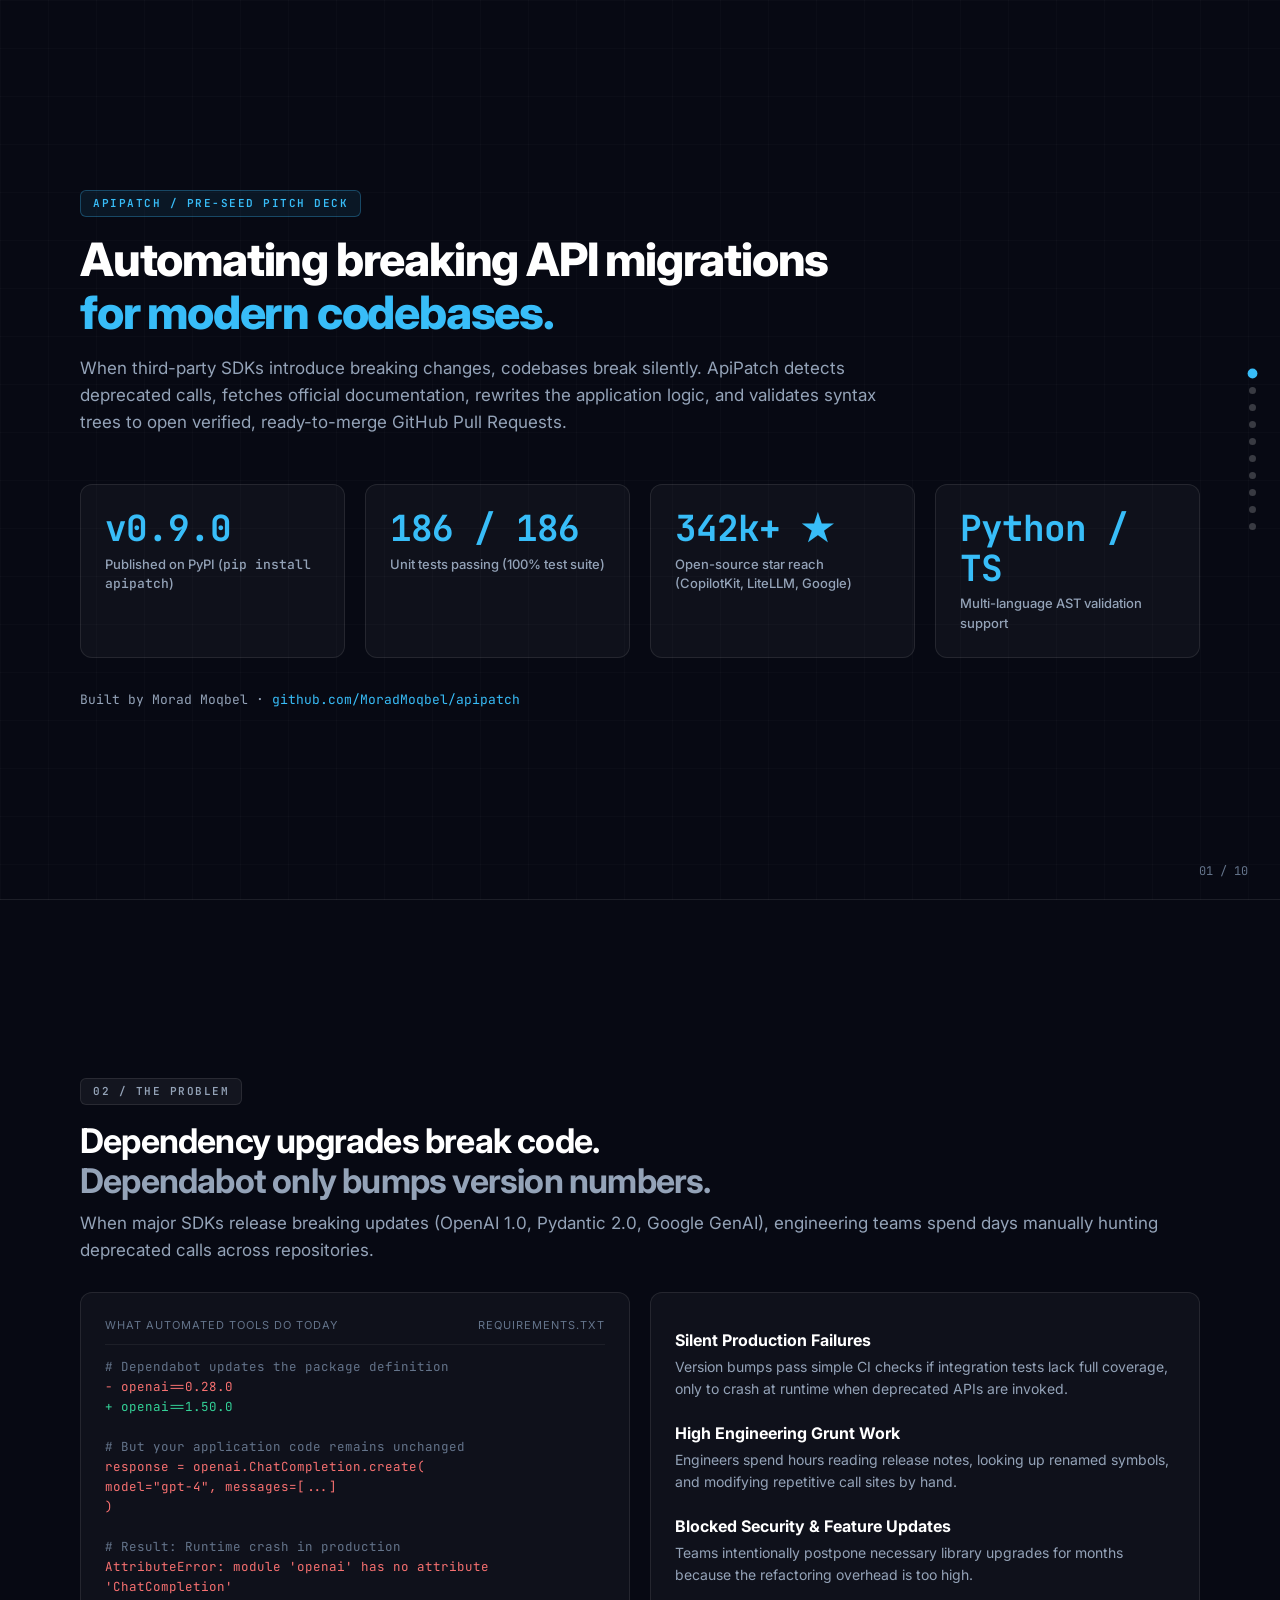
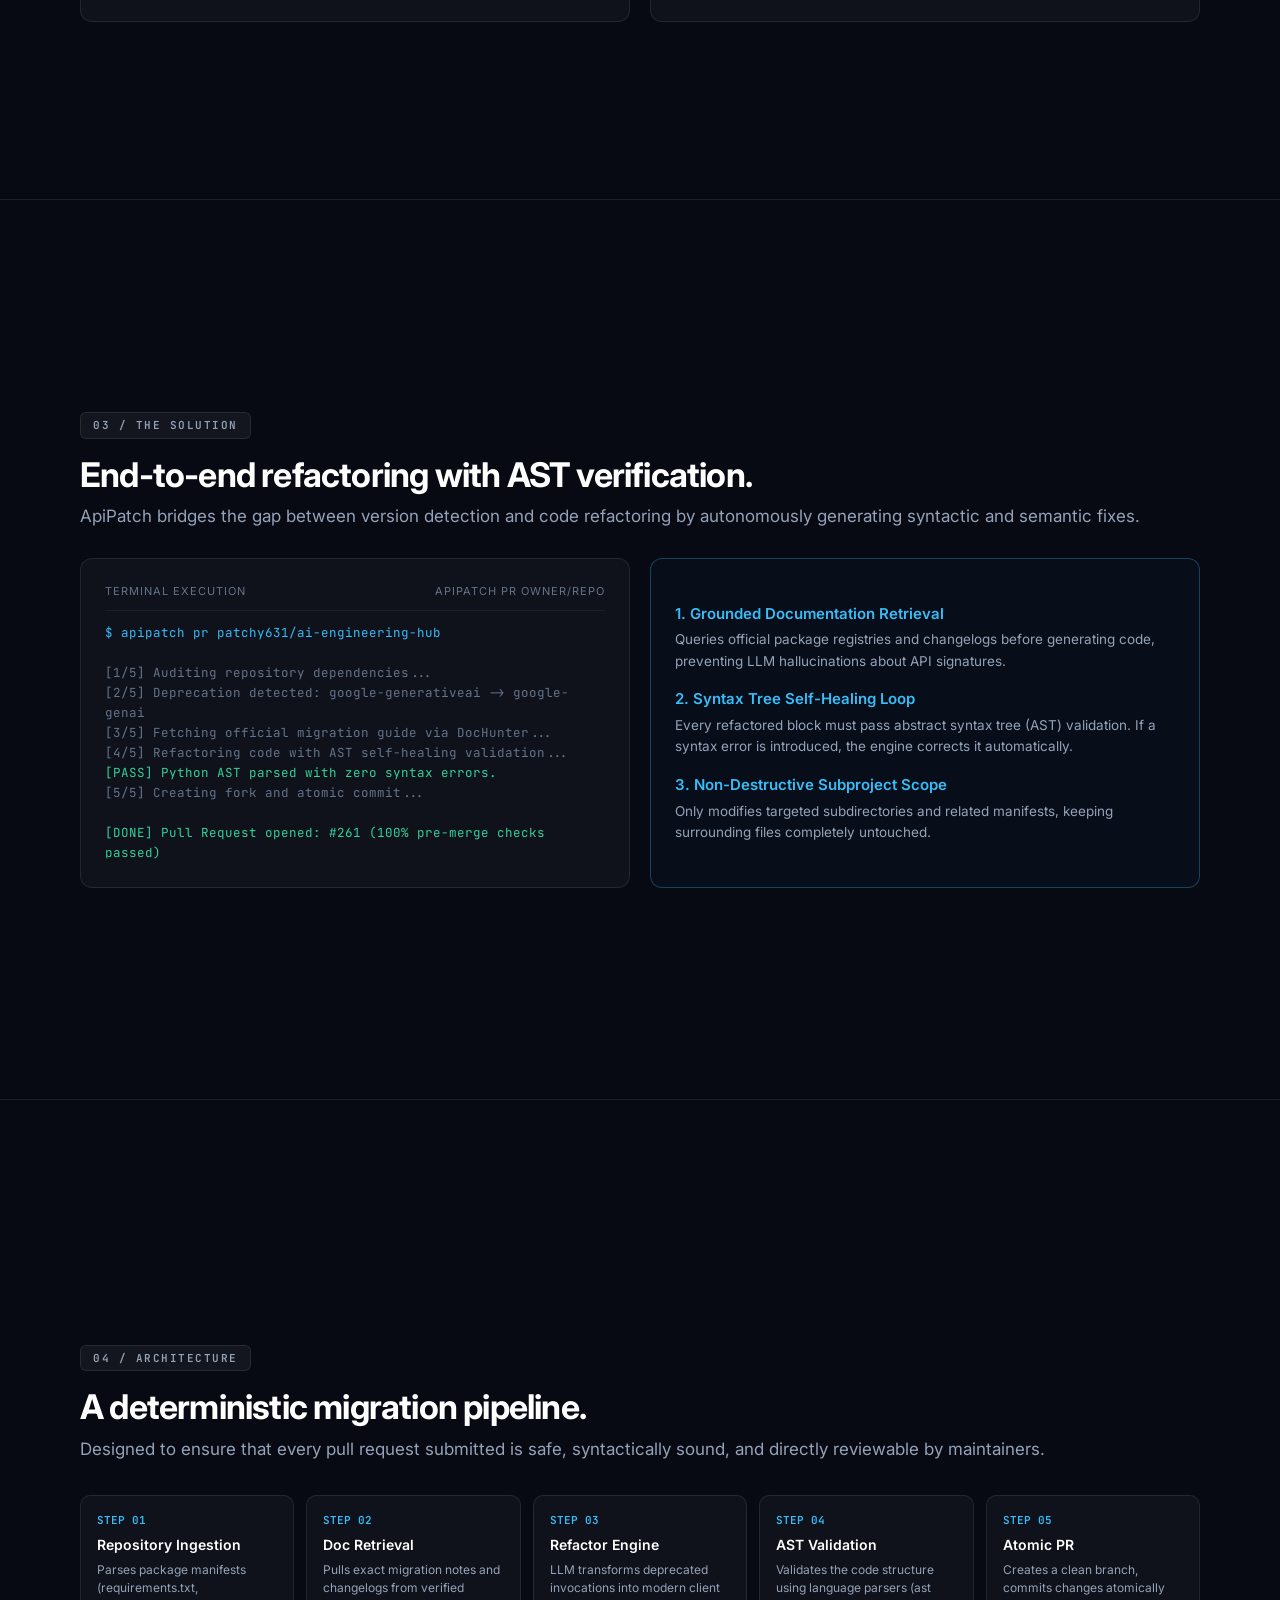
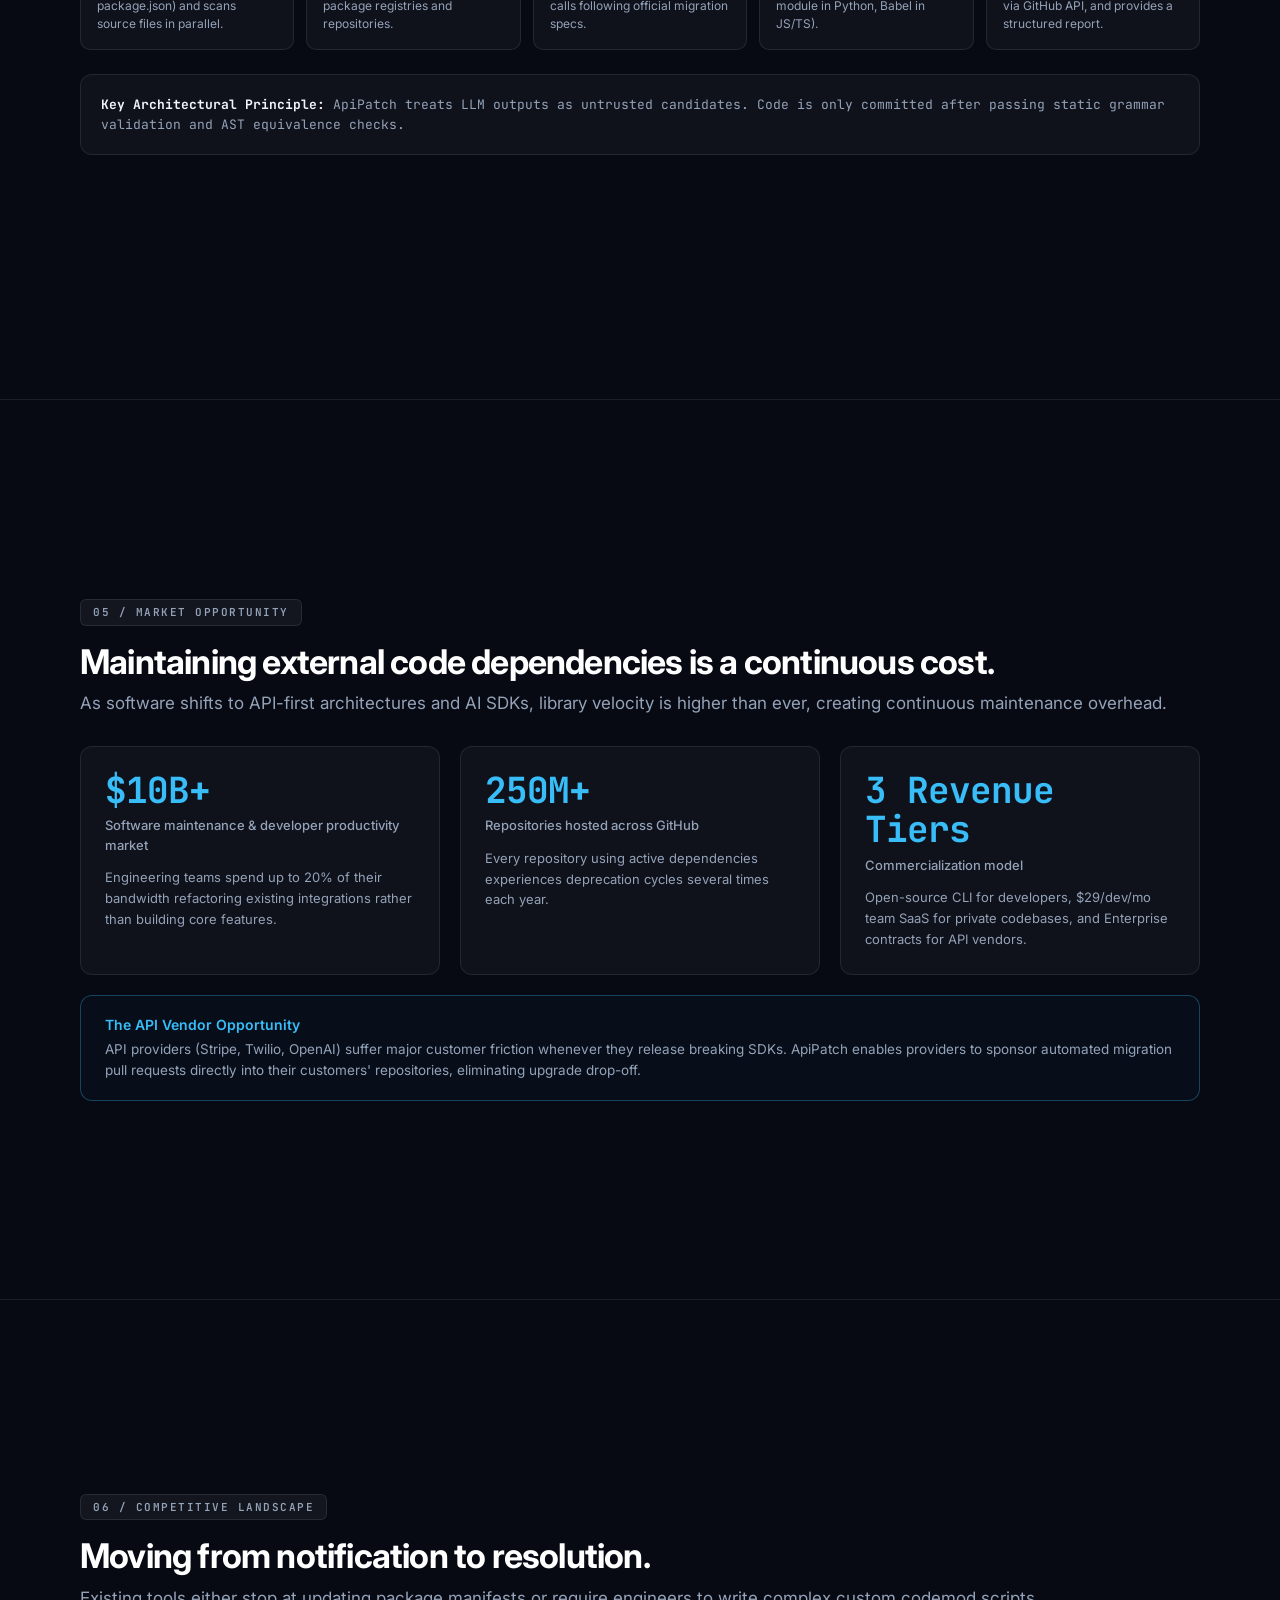
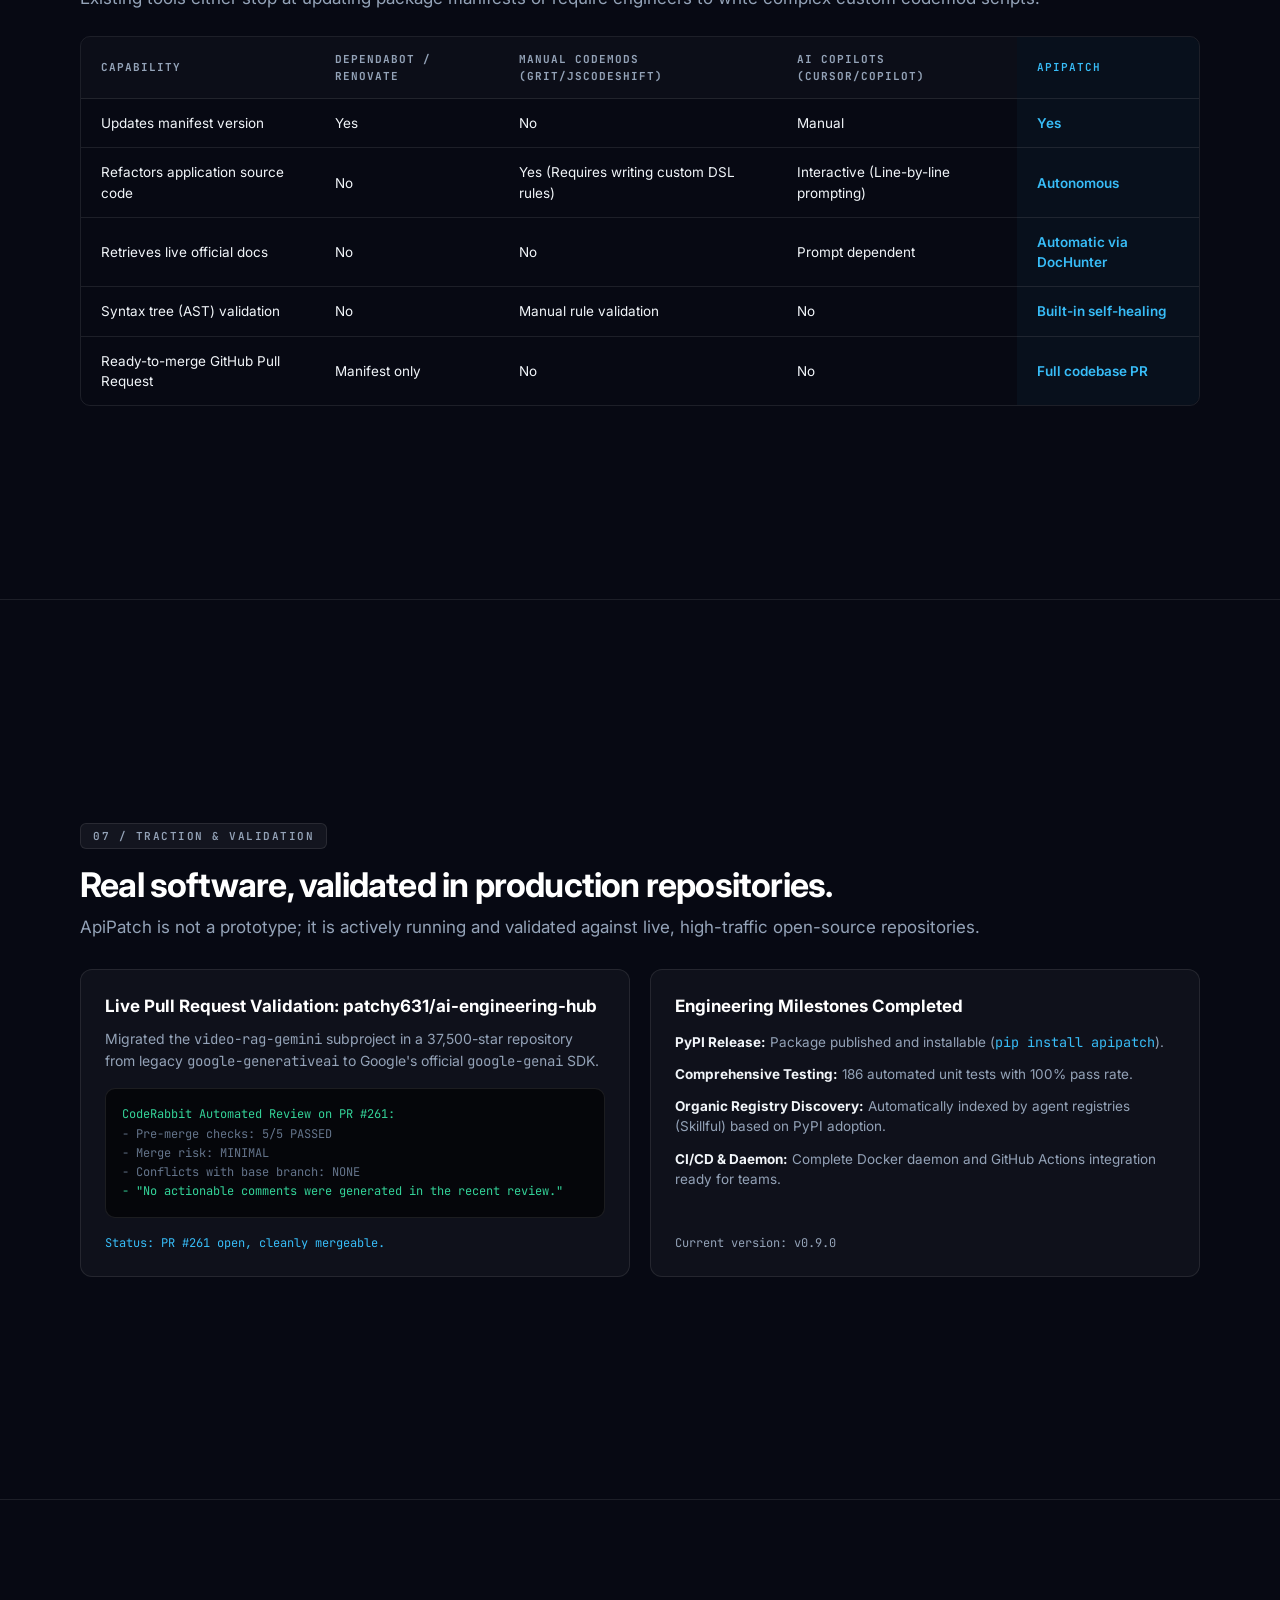
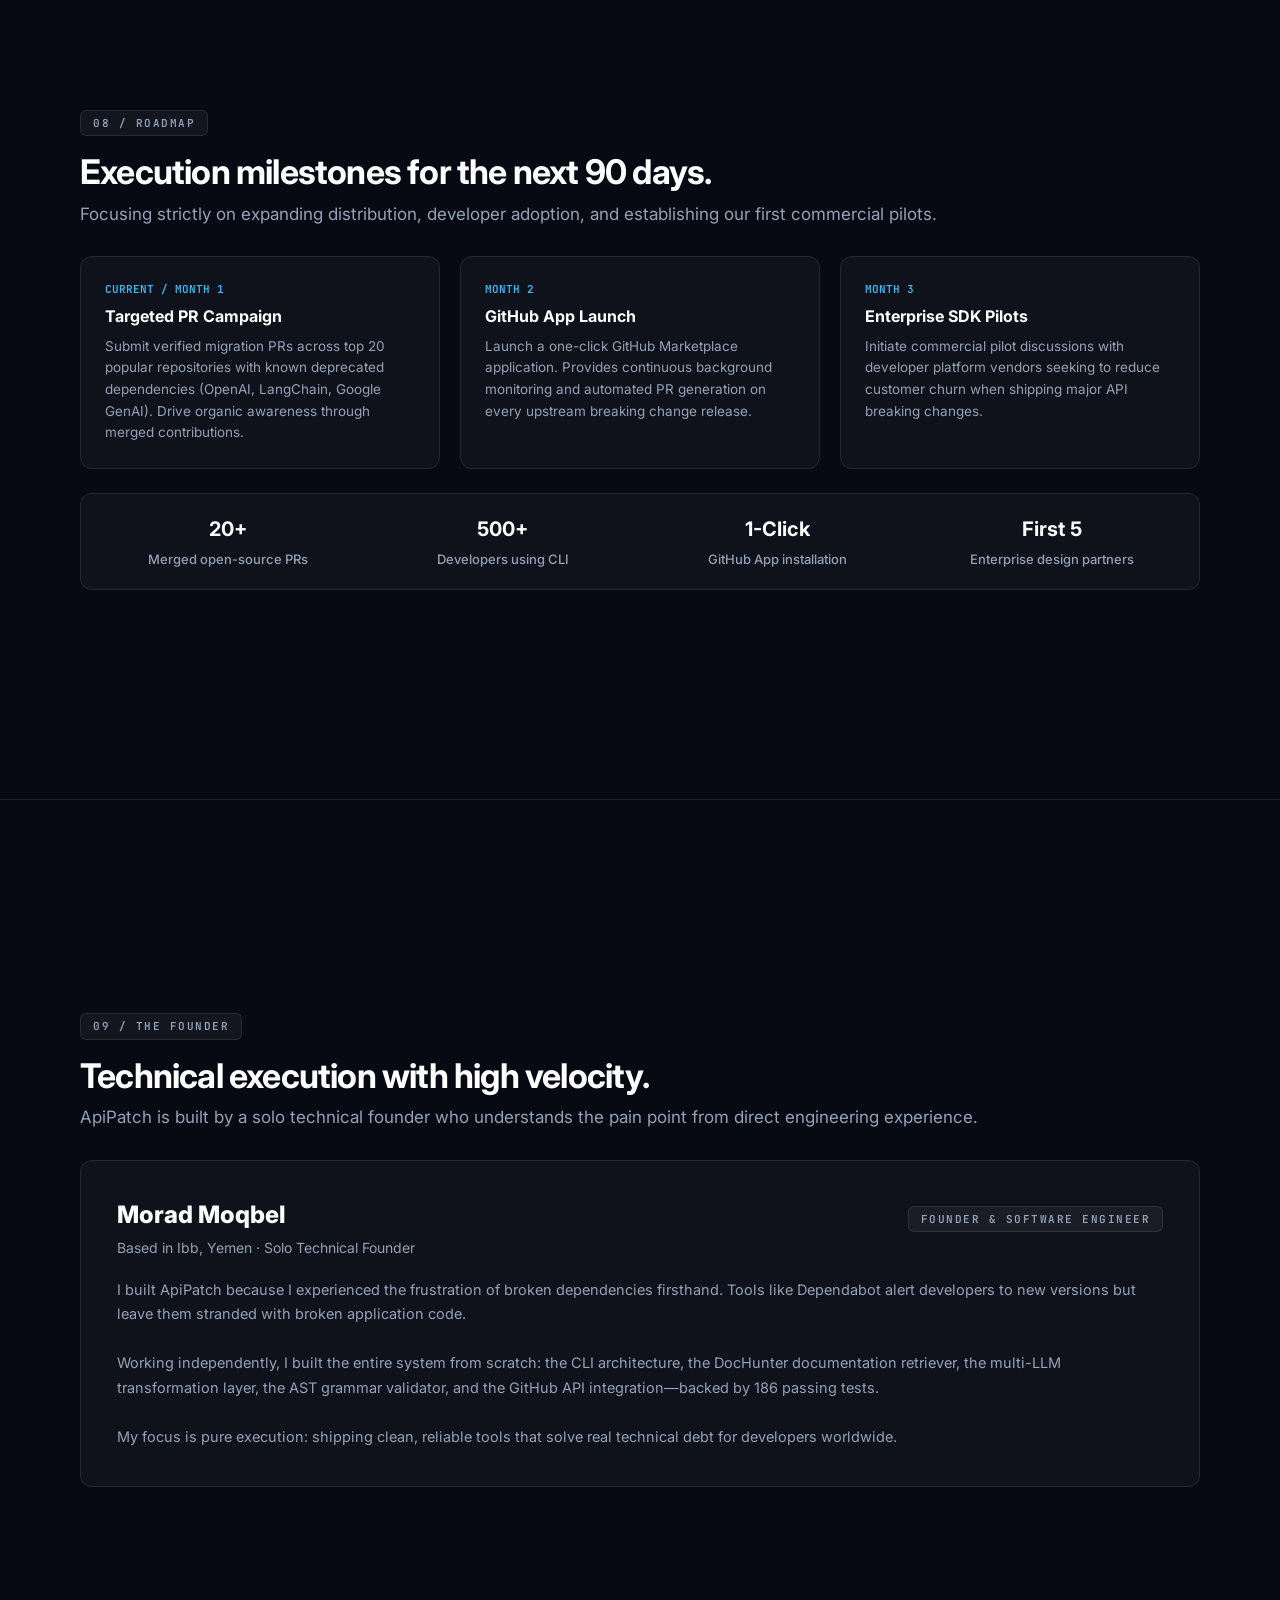
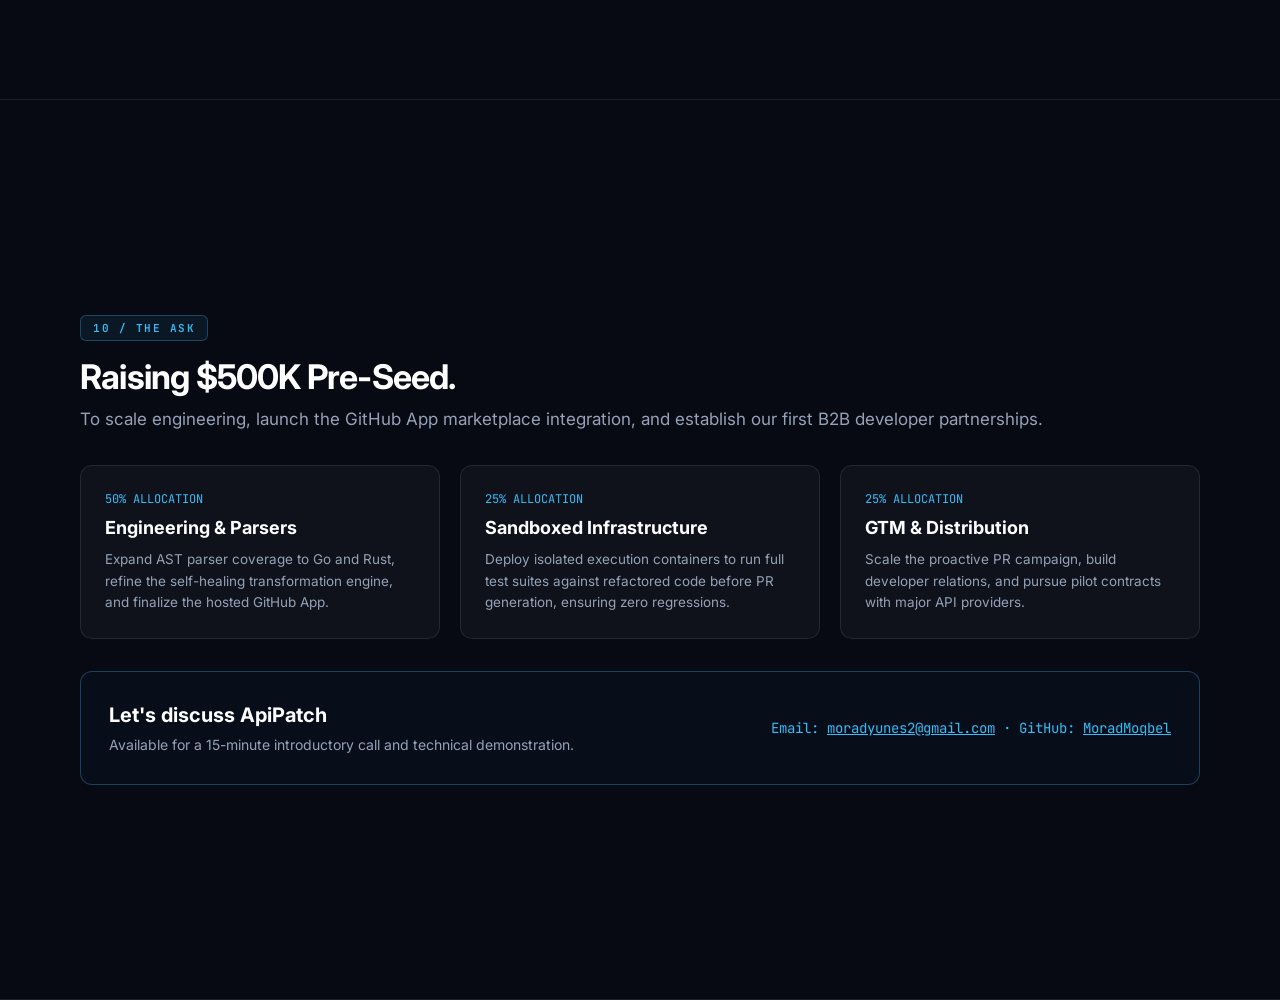
==== front/pitch-deck/index.html @ d5abfb75 "Merge remote-tracking branch 'refs/remotes/upstream/main'" ====
<!DOCTYPE html>
<html lang="en">
<head>
  <meta charset="UTF-8" />
  <meta name="viewport" content="width=device-width, initial-scale=1.0" />
  <title>ApiPatch — Pre-Seed Pitch Deck</title>
  <link rel="preconnect" href="https://fonts.googleapis.com" />
  <link rel="preconnect" href="https://fonts.gstatic.com" crossorigin />
  <link href="https://fonts.googleapis.com/css2?family=Inter:wght@400;500;600;700;800&family=JetBrains+Mono:wght@400;500;600&display=swap" rel="stylesheet" />
  <style>
    *, *::before, *::after { box-sizing: border-box; margin: 0; padding: 0; }
    :root {
      --bg: #070913;
      --bg-card: rgba(255, 255, 255, 0.035);
      --border: rgba(255, 255, 255, 0.09);
      --border-accent: rgba(56, 189, 248, 0.3);
      --text: #F1F5F9;
      --muted: #94A3B8;
      --dim: #64748B;
      --accent: #38BDF8;
      --accent-purple: #A855F7;
      --success: #34D399;
      --danger: #F87171;
    }
    html { scroll-behavior: smooth; }
    body {
      font-family: 'Inter', -apple-system, BlinkMacSystemFont, sans-serif;
      background: var(--bg);
      color: var(--text);
      overflow-x: hidden;
      line-height: 1.5;
    }
    .bg-grid {
      position: fixed;
      inset: 0;
      pointer-events: none;
      background-image: linear-gradient(rgba(255, 255, 255, 0.02) 1px, transparent 1px),
                        linear-gradient(90deg, rgba(255, 255, 255, 0.02) 1px, transparent 1px);
      background-size: 48px 48px;
      z-index: 0;
    }
    .slides-wrapper { position: relative; z-index: 1; }
    .slide {
      min-height: 100vh;
      display: flex;
      flex-direction: column;
      justify-content: center;
      align-items: center;
      padding: 60px 80px;
      position: relative;
      border-bottom: 1px solid var(--border);
    }
    .slide-inner {
      width: 100%;
      max-width: 1200px;
      margin: 0 auto;
    }
    .tag {
      display: inline-flex;
      align-items: center;
      gap: 8px;
      padding: 4px 12px;
      border-radius: 6px;
      background: rgba(56, 189, 248, 0.08);
      border: 1px solid var(--border-accent);
      font-family: 'JetBrains Mono', monospace;
      font-size: 11px;
      letter-spacing: 1.5px;
      text-transform: uppercase;
      color: var(--accent);
      font-weight: 600;
      margin-bottom: 16px;
    }
    .tag-neutral {
      background: rgba(255, 255, 255, 0.05);
      border-color: var(--border);
      color: var(--muted);
    }
    h1 {
      font-size: 46px;
      font-weight: 800;
      line-height: 1.15;
      letter-spacing: -1.2px;
      color: #FFFFFF;
    }
    h2 {
      font-size: 34px;
      font-weight: 700;
      line-height: 1.2;
      letter-spacing: -0.8px;
      color: #FFFFFF;
      margin-bottom: 8px;
    }
    .lead {
      font-size: 17px;
      color: var(--muted);
      line-height: 1.6;
      font-weight: 400;
    }
    .accent-text { color: var(--accent); }
    .muted-text { color: var(--muted); }
    .grid { display: grid; gap: 20px; }
    .grid-2 { grid-template-columns: repeat(2, 1fr); }
    .grid-3 { grid-template-columns: repeat(3, 1fr); }
    .grid-4 { grid-template-columns: repeat(4, 1fr); }
    .card {
      background: var(--bg-card);
      border: 1px solid var(--border);
      border-radius: 12px;
      padding: 24px;
    }
    .card-accent {
      border-color: var(--border-accent);
      background: rgba(56, 189, 248, 0.03);
    }
    .stat-num {
      font-family: 'JetBrains Mono', monospace;
      font-size: 36px;
      font-weight: 700;
      color: var(--accent);
      letter-spacing: -1px;
      line-height: 1.1;
    }
    .stat-label {
      font-size: 13px;
      color: var(--muted);
      margin-top: 6px;
      font-weight: 500;
    }
    .code-block {
      font-family: 'JetBrains Mono', monospace;
      font-size: 12.5px;
      line-height: 1.6;
      background: rgba(0, 0, 0, 0.6);
      border: 1px solid var(--border);
      border-radius: 10px;
      padding: 20px;
      overflow-x: auto;
    }
    .code-red { color: var(--danger); }
    .code-green { color: var(--success); }
    .code-dim { color: var(--dim); }
    .code-cyan { color: var(--accent); }
    .code-header {
      display: flex;
      justify-content: space-between;
      border-bottom: 1px solid rgba(255,255,255,0.06);
      padding-bottom: 10px;
      margin-bottom: 12px;
      font-size: 11px;
      color: var(--dim);
      text-transform: uppercase;
      letter-spacing: 1px;
    }
    .flow-steps {
      display: grid;
      grid-template-columns: repeat(5, 1fr);
      gap: 12px;
    }
    .flow-step {
      background: var(--bg-card);
      border: 1px solid var(--border);
      border-radius: 10px;
      padding: 16px;
    }
    .flow-num {
      font-family: 'JetBrains Mono', monospace;
      font-size: 11px;
      color: var(--accent);
      font-weight: 600;
      margin-bottom: 6px;
    }
    .flow-title {
      font-size: 14px;
      font-weight: 600;
      color: #FFFFFF;
      margin-bottom: 6px;
    }
    .flow-desc {
      font-size: 12px;
      color: var(--muted);
      line-height: 1.5;
    }
    .table-container {
      border: 1px solid var(--border);
      border-radius: 10px;
      overflow: hidden;
    }
    table {
      width: 100%;
      border-collapse: collapse;
      text-align: left;
      font-size: 13.5px;
    }
    th, td {
      padding: 14px 20px;
      border-bottom: 1px solid var(--border);
    }
    th {
      background: rgba(255, 255, 255, 0.025);
      color: var(--muted);
      font-family: 'JetBrains Mono', monospace;
      font-size: 11px;
      letter-spacing: 1px;
      text-transform: uppercase;
    }
    th.highlight, td.highlight {
      background: rgba(56, 189, 248, 0.04);
      color: var(--accent);
      font-weight: 600;
    }
    tr:last-child td { border-bottom: none; }
    .mono { font-family: 'JetBrains Mono', monospace; }
    .nav-dots {
      position: fixed;
      right: 24px;
      top: 50%;
      transform: translateY(-50%);
      display: flex;
      flex-direction: column;
      gap: 10px;
      z-index: 50;
    }
    .nav-dot {
      width: 7px;
      height: 7px;
      border-radius: 50%;
      background: rgba(255, 255, 255, 0.2);
      border: none;
      cursor: pointer;
      transition: all 0.2s;
    }
    .nav-dot.active {
      background: var(--accent);
      transform: scale(1.4);
    }
    .counter {
      position: fixed;
      bottom: 20px;
      right: 32px;
      font-family: 'JetBrains Mono', monospace;
      font-size: 12px;
      color: var(--dim);
      z-index: 50;
    }

    /* Print styling for crisp 16:9 PDF export */
    @page {
      size: 1920px 1080px;
      margin: 0;
    }
    @media print {
      html, body {
        width: 1920px !important;
        height: auto !important;
        background: #070913 !important;
        color: #F1F5F9 !important;
        -webkit-print-color-adjust: exact !important;
        print-color-adjust: exact !important;
      }
      .bg-grid, .nav-dots, .counter {
        display: none !important;
      }
      .slide {
        width: 1920px !important;
        height: 1080px !important;
        max-height: 1080px !important;
        min-height: 1080px !important;
        page-break-after: always !important;
        break-after: page !important;
        box-sizing: border-box !important;
        padding: 80px 120px !important;
        display: flex !important;
        flex-direction: column !important;
        justify-content: center !important;
        align-items: center !important;
        overflow: hidden !important;
      }
      .slide-inner {
        width: 100% !important;
        max-width: 1600px !important;
      }
      h1 { font-size: 52px !important; }
      h2 { font-size: 40px !important; }
      .lead { font-size: 20px !important; }
      .stat-num { font-size: 44px !important; }
      .stat-label { font-size: 15px !important; }
      .card { padding: 28px !important; }
      .code-block { font-size: 14px !important; line-height: 1.6 !important; }
      table { font-size: 15px !important; }
      th, td { padding: 16px 24px !important; }
      .flow-title { font-size: 16px !important; }
      .flow-desc { font-size: 13.5px !important; }
    }
  </style>
</head>
<body>
  <div class="bg-grid"></div>
  <nav class="nav-dots" id="navDots"></nav>
  <div class="counter" id="counter">01 / 10</div>

  <div class="slides-wrapper">

    <!-- SLIDE 1: HERO -->
    <section class="slide" id="slide-1">
      <div class="slide-inner">
        <div class="tag">ApiPatch / Pre-Seed Pitch Deck</div>
        <h1>Automating breaking API migrations<br><span class="accent-text">for modern codebases.</span></h1>
        <p class="lead" style="max-width: 820px; margin-top: 16px;">
          When third-party SDKs introduce breaking changes, codebases break silently. ApiPatch detects deprecated calls, fetches official documentation, rewrites the application logic, and validates syntax trees to open verified, ready-to-merge GitHub Pull Requests.
        </p>

        <div class="grid grid-4" style="margin-top: 48px;">
          <div class="card">
            <div class="stat-num">v0.9.0</div>
            <div class="stat-label">Published on PyPI (<span class="mono">pip install apipatch</span>)</div>
          </div>
          <div class="card">
            <div class="stat-num">186 / 186</div>
            <div class="stat-label">Unit tests passing (100% test suite)</div>
          </div>
          <div class="card">
            <div class="stat-num">342k+ ★</div>
            <div class="stat-label">Open-source star reach (CopilotKit, LiteLLM, Google)</div>
          </div>
          <div class="card">
            <div class="stat-num">Python / TS</div>
            <div class="stat-label">Multi-language AST validation support</div>
          </div>
        </div>

        <div style="margin-top: 32px; font-family: 'JetBrains Mono', monospace; font-size: 13px; color: var(--muted);">
          Built by Morad Moqbel &middot; <a href="https://github.com/MoradMoqbel/apipatch" style="color: var(--accent); text-decoration: none;">github.com/MoradMoqbel/apipatch</a>
        </div>
      </div>
    </section>

    <!-- SLIDE 2: THE PROBLEM -->
    <section class="slide" id="slide-2">
      <div class="slide-inner">
        <div class="tag tag-neutral">02 / The Problem</div>
        <h2>Dependency upgrades break code.<br><span class="muted-text">Dependabot only bumps version numbers.</span></h2>
        <p class="lead" style="margin-bottom: 28px;">
          When major SDKs release breaking updates (OpenAI 1.0, Pydantic 2.0, Google GenAI), engineering teams spend days manually hunting deprecated calls across repositories.
        </p>

        <div class="grid grid-2">
          <div class="card">
            <div class="code-header">
              <span>What automated tools do today</span>
              <span>requirements.txt</span>
            </div>
            <div class="code-block" style="background: transparent; border: none; padding: 0;">
              <div class="code-dim"># Dependabot updates the package definition</div>
              <div class="code-red">- openai==0.28.0</div>
              <div class="code-green">+ openai==1.50.0</div>
              <br>
              <div class="code-dim"># But your application code remains unchanged</div>
              <div class="code-red">response = openai.ChatCompletion.create(</div>
              <div class="code-red">    model="gpt-4", messages=[...]</div>
              <div class="code-red">)</div>
              <br>
              <div class="code-dim"># Result: Runtime crash in production</div>
              <div class="code-red">AttributeError: module 'openai' has no attribute 'ChatCompletion'</div>
            </div>
          </div>

          <div class="card" style="display: flex; flex-direction: column; justify-content: center; gap: 20px;">
            <div>
              <div style="font-weight: 700; font-size: 16px; margin-bottom: 4px; color: #FFFFFF;">Silent Production Failures</div>
              <div class="lead" style="font-size: 14px;">Version bumps pass simple CI checks if integration tests lack full coverage, only to crash at runtime when deprecated APIs are invoked.</div>
            </div>
            <div>
              <div style="font-weight: 700; font-size: 16px; margin-bottom: 4px; color: #FFFFFF;">High Engineering Grunt Work</div>
              <div class="lead" style="font-size: 14px;">Engineers spend hours reading release notes, looking up renamed symbols, and modifying repetitive call sites by hand.</div>
            </div>
            <div>
              <div style="font-weight: 700; font-size: 16px; margin-bottom: 4px; color: #FFFFFF;">Blocked Security & Feature Updates</div>
              <div class="lead" style="font-size: 14px;">Teams intentionally postpone necessary library upgrades for months because the refactoring overhead is too high.</div>
            </div>
          </div>
        </div>
      </div>
    </section>

    <!-- SLIDE 3: THE SOLUTION -->
    <section class="slide" id="slide-3">
      <div class="slide-inner">
        <div class="tag tag-neutral">03 / The Solution</div>
        <h2>End-to-end refactoring with AST verification.</h2>
        <p class="lead" style="margin-bottom: 28px;">
          ApiPatch bridges the gap between version detection and code refactoring by autonomously generating syntactic and semantic fixes.
        </p>

        <div class="grid grid-2">
          <div class="card">
            <div class="code-header">
              <span>Terminal Execution</span>
              <span>apipatch pr owner/repo</span>
            </div>
            <div class="code-block" style="background: transparent; border: none; padding: 0;">
              <div class="code-cyan">$ apipatch pr patchy631/ai-engineering-hub</div>
              <br>
              <div class="code-dim">[1/5] Auditing repository dependencies...</div>
              <div class="code-dim">[2/5] Deprecation detected: google-generativeai -> google-genai</div>
              <div class="code-dim">[3/5] Fetching official migration guide via DocHunter...</div>
              <div class="code-dim">[4/5] Refactoring code with AST self-healing validation...</div>
              <div class="code-green">[PASS] Python AST parsed with zero syntax errors.</div>
              <div class="code-dim">[5/5] Creating fork and atomic commit...</div>
              <br>
              <div class="code-green">[DONE] Pull Request opened: #261 (100% pre-merge checks passed)</div>
            </div>
          </div>

          <div class="card card-accent" style="display: flex; flex-direction: column; justify-content: center; gap: 16px;">
            <div>
              <div style="font-weight: 600; font-size: 15px; color: var(--accent); margin-bottom: 4px;">1. Grounded Documentation Retrieval</div>
              <div class="lead" style="font-size: 13.5px;">Queries official package registries and changelogs before generating code, preventing LLM hallucinations about API signatures.</div>
            </div>
            <div>
              <div style="font-weight: 600; font-size: 15px; color: var(--accent); margin-bottom: 4px;">2. Syntax Tree Self-Healing Loop</div>
              <div class="lead" style="font-size: 13.5px;">Every refactored block must pass abstract syntax tree (AST) validation. If a syntax error is introduced, the engine corrects it automatically.</div>
            </div>
            <div>
              <div style="font-weight: 600; font-size: 15px; color: var(--accent); margin-bottom: 4px;">3. Non-Destructive Subproject Scope</div>
              <div class="lead" style="font-size: 13.5px;">Only modifies targeted subdirectories and related manifests, keeping surrounding files completely untouched.</div>
            </div>
          </div>
        </div>
      </div>
    </section>

    <!-- SLIDE 4: ARCHITECTURE -->
    <section class="slide" id="slide-4">
      <div class="slide-inner">
        <div class="tag tag-neutral">04 / Architecture</div>
        <h2>A deterministic migration pipeline.</h2>
        <p class="lead" style="margin-bottom: 32px;">
          Designed to ensure that every pull request submitted is safe, syntactically sound, and directly reviewable by maintainers.
        </p>

        <div class="flow-steps">
          <div class="flow-step">
            <div class="flow-num">STEP 01</div>
            <div class="flow-title">Repository Ingestion</div>
            <div class="flow-desc">Parses package manifests (requirements.txt, package.json) and scans source files in parallel.</div>
          </div>
          <div class="flow-step">
            <div class="flow-num">STEP 02</div>
            <div class="flow-title">Doc Retrieval</div>
            <div class="flow-desc">Pulls exact migration notes and changelogs from verified package registries and repositories.</div>
          </div>
          <div class="flow-step">
            <div class="flow-num">STEP 03</div>
            <div class="flow-title">Refactor Engine</div>
            <div class="flow-desc">LLM transforms deprecated invocations into modern client calls following official migration specs.</div>
          </div>
          <div class="flow-step">
            <div class="flow-num">STEP 04</div>
            <div class="flow-title">AST Validation</div>
            <div class="flow-desc">Validates the code structure using language parsers (ast module in Python, Babel in JS/TS).</div>
          </div>
          <div class="flow-step">
            <div class="flow-num">STEP 05</div>
            <div class="flow-title">Atomic PR</div>
            <div class="flow-desc">Creates a clean branch, commits changes atomically via GitHub API, and provides a structured report.</div>
          </div>
        </div>

        <div class="card" style="margin-top: 24px; padding: 20px;">
          <div style="font-family: 'JetBrains Mono', monospace; font-size: 13px; color: var(--muted);">
            <strong style="color: var(--text);">Key Architectural Principle:</strong> ApiPatch treats LLM outputs as untrusted candidates. Code is only committed after passing static grammar validation and AST equivalence checks.
          </div>
        </div>
      </div>
    </section>

    <!-- SLIDE 5: MARKET -->
    <section class="slide" id="slide-5">
      <div class="slide-inner">
        <div class="tag tag-neutral">05 / Market Opportunity</div>
        <h2>Maintaining external code dependencies is a continuous cost.</h2>
        <p class="lead" style="margin-bottom: 28px;">
          As software shifts to API-first architectures and AI SDKs, library velocity is higher than ever, creating continuous maintenance overhead.
        </p>

        <div class="grid grid-3">
          <div class="card">
            <div class="stat-num">$10B+</div>
            <div class="stat-label">Software maintenance & developer productivity market</div>
            <p class="lead" style="font-size: 13px; margin-top: 12px;">Engineering teams spend up to 20% of their bandwidth refactoring existing integrations rather than building core features.</p>
          </div>
          <div class="card">
            <div class="stat-num">250M+</div>
            <div class="stat-label">Repositories hosted across GitHub</div>
            <p class="lead" style="font-size: 13px; margin-top: 12px;">Every repository using active dependencies experiences deprecation cycles several times each year.</p>
          </div>
          <div class="card">
            <div class="stat-num">3 Revenue Tiers</div>
            <div class="stat-label">Commercialization model</div>
            <p class="lead" style="font-size: 13px; margin-top: 12px;">Open-source CLI for developers, $29/dev/mo team SaaS for private codebases, and Enterprise contracts for API vendors.</p>
          </div>
        </div>

        <div class="card card-accent" style="margin-top: 20px; padding: 18px 24px;">
          <div style="font-weight: 600; font-size: 14px; color: var(--accent);">The API Vendor Opportunity</div>
          <div class="lead" style="font-size: 13.5px; margin-top: 4px;">
            API providers (Stripe, Twilio, OpenAI) suffer major customer friction whenever they release breaking SDKs. ApiPatch enables providers to sponsor automated migration pull requests directly into their customers' repositories, eliminating upgrade drop-off.
          </div>
        </div>
      </div>
    </section>

    <!-- SLIDE 6: COMPETITION -->
    <section class="slide" id="slide-6">
      <div class="slide-inner">
        <div class="tag tag-neutral">06 / Competitive Landscape</div>
        <h2>Moving from notification to resolution.</h2>
        <p class="lead" style="margin-bottom: 24px;">
          Existing tools either stop at updating package manifests or require engineers to write complex custom codemod scripts.
        </p>

        <div class="table-container">
          <table>
            <thead>
              <tr>
                <th>Capability</th>
                <th>Dependabot / Renovate</th>
                <th>Manual Codemods (Grit/jscodeshift)</th>
                <th>AI Copilots (Cursor/Copilot)</th>
                <th class="highlight">ApiPatch</th>
              </tr>
            </thead>
            <tbody>
              <tr>
                <td>Updates manifest version</td>
                <td>Yes</td>
                <td>No</td>
                <td>Manual</td>
                <td class="highlight">Yes</td>
              </tr>
              <tr>
                <td>Refactors application source code</td>
                <td>No</td>
                <td>Yes (Requires writing custom DSL rules)</td>
                <td>Interactive (Line-by-line prompting)</td>
                <td class="highlight">Autonomous</td>
              </tr>
              <tr>
                <td>Retrieves live official docs</td>
                <td>No</td>
                <td>No</td>
                <td>Prompt dependent</td>
                <td class="highlight">Automatic via DocHunter</td>
              </tr>
              <tr>
                <td>Syntax tree (AST) validation</td>
                <td>No</td>
                <td>Manual rule validation</td>
                <td>No</td>
                <td class="highlight">Built-in self-healing</td>
              </tr>
              <tr>
                <td>Ready-to-merge GitHub Pull Request</td>
                <td>Manifest only</td>
                <td>No</td>
                <td>No</td>
                <td class="highlight">Full codebase PR</td>
              </tr>
            </tbody>
          </table>
        </div>
      </div>
    </section>

    <!-- SLIDE 7: TRACTION -->
    <section class="slide" id="slide-7">
      <div class="slide-inner">
        <div class="tag tag-neutral">07 / Traction & Validation</div>
        <h2>Real software, validated in production repositories.</h2>
        <p class="lead" style="margin-bottom: 28px;">
          ApiPatch is not a prototype; it is actively running and validated against live, high-traffic open-source repositories.
        </p>

        <div class="grid grid-2">
          <div class="card" style="display: flex; flex-direction: column; justify-content: space-between;">
            <div>
              <div style="font-weight: 700; font-size: 17px; margin-bottom: 8px; color: #FFFFFF;">Live Pull Request Validation: patchy631/ai-engineering-hub</div>
              <p class="lead" style="font-size: 14px; margin-bottom: 16px;">
                Migrated the <span class="mono">video-rag-gemini</span> subproject in a 37,500-star repository from legacy <span class="mono">google-generativeai</span> to Google's official <span class="mono">google-genai</span> SDK.
              </p>
              <div class="code-block" style="font-size: 12px; padding: 16px;">
                <div class="code-green">CodeRabbit Automated Review on PR #261:</div>
                <div class="code-dim">- Pre-merge checks: 5/5 PASSED</div>
                <div class="code-dim">- Merge risk: MINIMAL</div>
                <div class="code-dim">- Conflicts with base branch: NONE</div>
                <div class="code-green">- "No actionable comments were generated in the recent review."</div>
              </div>
            </div>
            <div style="margin-top: 16px; font-family: 'JetBrains Mono', monospace; font-size: 12px; color: var(--accent);">
              Status: PR #261 open, cleanly mergeable.
            </div>
          </div>

          <div class="card" style="display: flex; flex-direction: column; justify-content: space-between;">
            <div>
              <div style="font-weight: 700; font-size: 17px; margin-bottom: 8px; color: #FFFFFF;">Engineering Milestones Completed</div>
              <ul style="list-style: none; display: flex; flex-direction: column; gap: 12px; margin-top: 12px;">
                <li style="font-size: 13.5px; color: var(--muted);"><strong style="color: var(--text);">PyPI Release:</strong> Package published and installable (<span class="mono" style="color: var(--accent);">pip install apipatch</span>).</li>
                <li style="font-size: 13.5px; color: var(--muted);"><strong style="color: var(--text);">Comprehensive Testing:</strong> 186 automated unit tests with 100% pass rate.</li>
                <li style="font-size: 13.5px; color: var(--muted);"><strong style="color: var(--text);">Organic Registry Discovery:</strong> Automatically indexed by agent registries (Skillful) based on PyPI adoption.</li>
                <li style="font-size: 13.5px; color: var(--muted);"><strong style="color: var(--text);">CI/CD & Daemon:</strong> Complete Docker daemon and GitHub Actions integration ready for teams.</li>
              </ul>
            </div>
            <div style="margin-top: 16px; font-family: 'JetBrains Mono', monospace; font-size: 12px; color: var(--muted);">
              Current version: v0.9.0
            </div>
          </div>
        </div>
      </div>
    </section>

    <!-- SLIDE 8: ROADMAP -->
    <section class="slide" id="slide-8">
      <div class="slide-inner">
        <div class="tag tag-neutral">08 / Roadmap</div>
        <h2>Execution milestones for the next 90 days.</h2>
        <p class="lead" style="margin-bottom: 28px;">
          Focusing strictly on expanding distribution, developer adoption, and establishing our first commercial pilots.
        </p>

        <div class="grid grid-3">
          <div class="card">
            <div class="flow-num">CURRENT / MONTH 1</div>
            <div style="font-size: 16px; font-weight: 700; color: #FFFFFF; margin-bottom: 8px;">Targeted PR Campaign</div>
            <p class="lead" style="font-size: 13.5px;">
              Submit verified migration PRs across top 20 popular repositories with known deprecated dependencies (OpenAI, LangChain, Google GenAI). Drive organic awareness through merged contributions.
            </p>
          </div>
          <div class="card">
            <div class="flow-num">MONTH 2</div>
            <div style="font-size: 16px; font-weight: 700; color: #FFFFFF; margin-bottom: 8px;">GitHub App Launch</div>
            <p class="lead" style="font-size: 13.5px;">
              Launch a one-click GitHub Marketplace application. Provides continuous background monitoring and automated PR generation on every upstream breaking change release.
            </p>
          </div>
          <div class="card">
            <div class="flow-num">MONTH 3</div>
            <div style="font-size: 16px; font-weight: 700; color: #FFFFFF; margin-bottom: 8px;">Enterprise SDK Pilots</div>
            <p class="lead" style="font-size: 13.5px;">
              Initiate commercial pilot discussions with developer platform vendors seeking to reduce customer churn when shipping major API breaking changes.
            </p>
          </div>
        </div>

        <div class="card" style="margin-top: 24px; padding: 20px;">
          <div class="grid grid-4" style="text-align: center;">
            <div><div style="font-size: 20px; font-weight: 700; color: #FFFFFF;">20+</div><div class="stat-label">Merged open-source PRs</div></div>
            <div><div style="font-size: 20px; font-weight: 700; color: #FFFFFF;">500+</div><div class="stat-label">Developers using CLI</div></div>
            <div><div style="font-size: 20px; font-weight: 700; color: #FFFFFF;">1-Click</div><div class="stat-label">GitHub App installation</div></div>
            <div><div style="font-size: 20px; font-weight: 700; color: #FFFFFF;">First 5</div><div class="stat-label">Enterprise design partners</div></div>
          </div>
        </div>
      </div>
    </section>

    <!-- SLIDE 9: TEAM -->
    <section class="slide" id="slide-9">
      <div class="slide-inner">
        <div class="tag tag-neutral">09 / The Founder</div>
        <h2>Technical execution with high velocity.</h2>
        <p class="lead" style="margin-bottom: 28px;">
          ApiPatch is built by a solo technical founder who understands the pain point from direct engineering experience.
        </p>

        <div class="card" style="padding: 36px;">
          <div style="display: flex; gap: 32px; align-items: flex-start;">
            <div style="flex: 1;">
              <div style="display: flex; justify-content: space-between; align-items: baseline;">
                <h3 style="font-size: 24px; font-weight: 800; color: #FFFFFF;">Morad Moqbel</h3>
                <span class="tag tag-neutral" style="margin: 0;">Founder & Software Engineer</span>
              </div>
              <div style="font-size: 14px; color: var(--muted); margin-top: 4px;">Based in Ibb, Yemen &middot; Solo Technical Founder</div>

              <div class="lead" style="font-size: 14.5px; margin-top: 20px; line-height: 1.7;">
                I built ApiPatch because I experienced the frustration of broken dependencies firsthand. Tools like Dependabot alert developers to new versions but leave them stranded with broken application code.
                <br><br>
                Working independently, I built the entire system from scratch: the CLI architecture, the DocHunter documentation retriever, the multi-LLM transformation layer, the AST grammar validator, and the GitHub API integration—backed by 186 passing tests.
                <br><br>
                My focus is pure execution: shipping clean, reliable tools that solve real technical debt for developers worldwide.
              </div>
            </div>
          </div>
        </div>
      </div>
    </section>

    <!-- SLIDE 10: THE ASK -->
    <section class="slide" id="slide-10">
      <div class="slide-inner">
        <div class="tag">10 / The Ask</div>
        <h2>Raising $500K Pre-Seed.</h2>
        <p class="lead" style="margin-bottom: 32px;">
          To scale engineering, launch the GitHub App marketplace integration, and establish our first B2B developer partnerships.
        </p>

        <div class="grid grid-3">
          <div class="card">
            <div style="font-family: 'JetBrains Mono', monospace; font-size: 12px; color: var(--accent); margin-bottom: 6px;">50% ALLOCATION</div>
            <div style="font-size: 18px; font-weight: 700; color: #FFFFFF; margin-bottom: 8px;">Engineering & Parsers</div>
            <p class="lead" style="font-size: 13.5px;">Expand AST parser coverage to Go and Rust, refine the self-healing transformation engine, and finalize the hosted GitHub App.</p>
          </div>
          <div class="card">
            <div style="font-family: 'JetBrains Mono', monospace; font-size: 12px; color: var(--accent); margin-bottom: 6px;">25% ALLOCATION</div>
            <div style="font-size: 18px; font-weight: 700; color: #FFFFFF; margin-bottom: 8px;">Sandboxed Infrastructure</div>
            <p class="lead" style="font-size: 13.5px;">Deploy isolated execution containers to run full test suites against refactored code before PR generation, ensuring zero regressions.</p>
          </div>
          <div class="card">
            <div style="font-family: 'JetBrains Mono', monospace; font-size: 12px; color: var(--accent); margin-bottom: 6px;">25% ALLOCATION</div>
            <div style="font-size: 18px; font-weight: 700; color: #FFFFFF; margin-bottom: 8px;">GTM & Distribution</div>
            <p class="lead" style="font-size: 13.5px;">Scale the proactive PR campaign, build developer relations, and pursue pilot contracts with major API providers.</p>
          </div>
        </div>

        <div class="card card-accent" style="margin-top: 32px; padding: 28px; display: flex; justify-content: space-between; align-items: center; flex-wrap: wrap; gap: 20px;">
          <div>
            <div style="font-size: 20px; font-weight: 700; color: #FFFFFF;">Let's discuss ApiPatch</div>
            <div class="lead" style="font-size: 14px; margin-top: 4px;">Available for a 15-minute introductory call and technical demonstration.</div>
          </div>
          <div style="font-family: 'JetBrains Mono', monospace; font-size: 14px; color: var(--accent);">
            Email: <a href="mailto:moradyunes2@gmail.com" style="color: var(--accent); text-decoration: underline;">moradyunes2@gmail.com</a> &middot; GitHub: <a href="https://github.com/MoradMoqbel" target="_blank" rel="noopener noreferrer" style="color: var(--accent); text-decoration: underline;">MoradMoqbel</a>
          </div>
        </div>
      </div>
    </section>

  </div>

  <script>
    const slides = document.querySelectorAll('.slide');
    const navDots = document.getElementById('navDots');
    const counter = document.getElementById('counter');

    slides.forEach((slide, i) => {
      const btn = document.createElement('button');
      btn.className = 'nav-dot';
      btn.title = 'Slide ' + (i + 1);
      btn.addEventListener('click', () => slide.scrollIntoView({ behavior: 'smooth', block: 'start' }));
      navDots.appendChild(btn);
    });

    const dots = navDots.querySelectorAll('.nav-dot');
    const observer = new IntersectionObserver((entries) => {
      entries.forEach(entry => {
        if (entry.isIntersecting) {
          const idx = Array.from(slides).indexOf(entry.target);
          dots.forEach((d, i) => d.classList.toggle('active', i === idx));
          counter.textContent = String(idx + 1).padStart(2, '0') + ' / ' + String(slides.length).padStart(2, '0');
        }
      });
    }, { threshold: 0.2 });

    slides.forEach(slide => observer.observe(slide));

    document.addEventListener('keydown', (e) => {
      const active = document.querySelector('.nav-dot.active');
      const idx = Array.from(dots).indexOf(active);
      if ((e.key === 'ArrowDown' || e.key === 'ArrowRight') && idx < slides.length - 1) {
        slides[idx + 1].scrollIntoView({ behavior: 'smooth', block: 'start' });
      }
      if ((e.key === 'ArrowUp' || e.key === 'ArrowLeft') && idx > 0) {
        slides[idx - 1].scrollIntoView({ behavior: 'smooth', block: 'start' });
      }
    });
  </script>
</body>
</html>
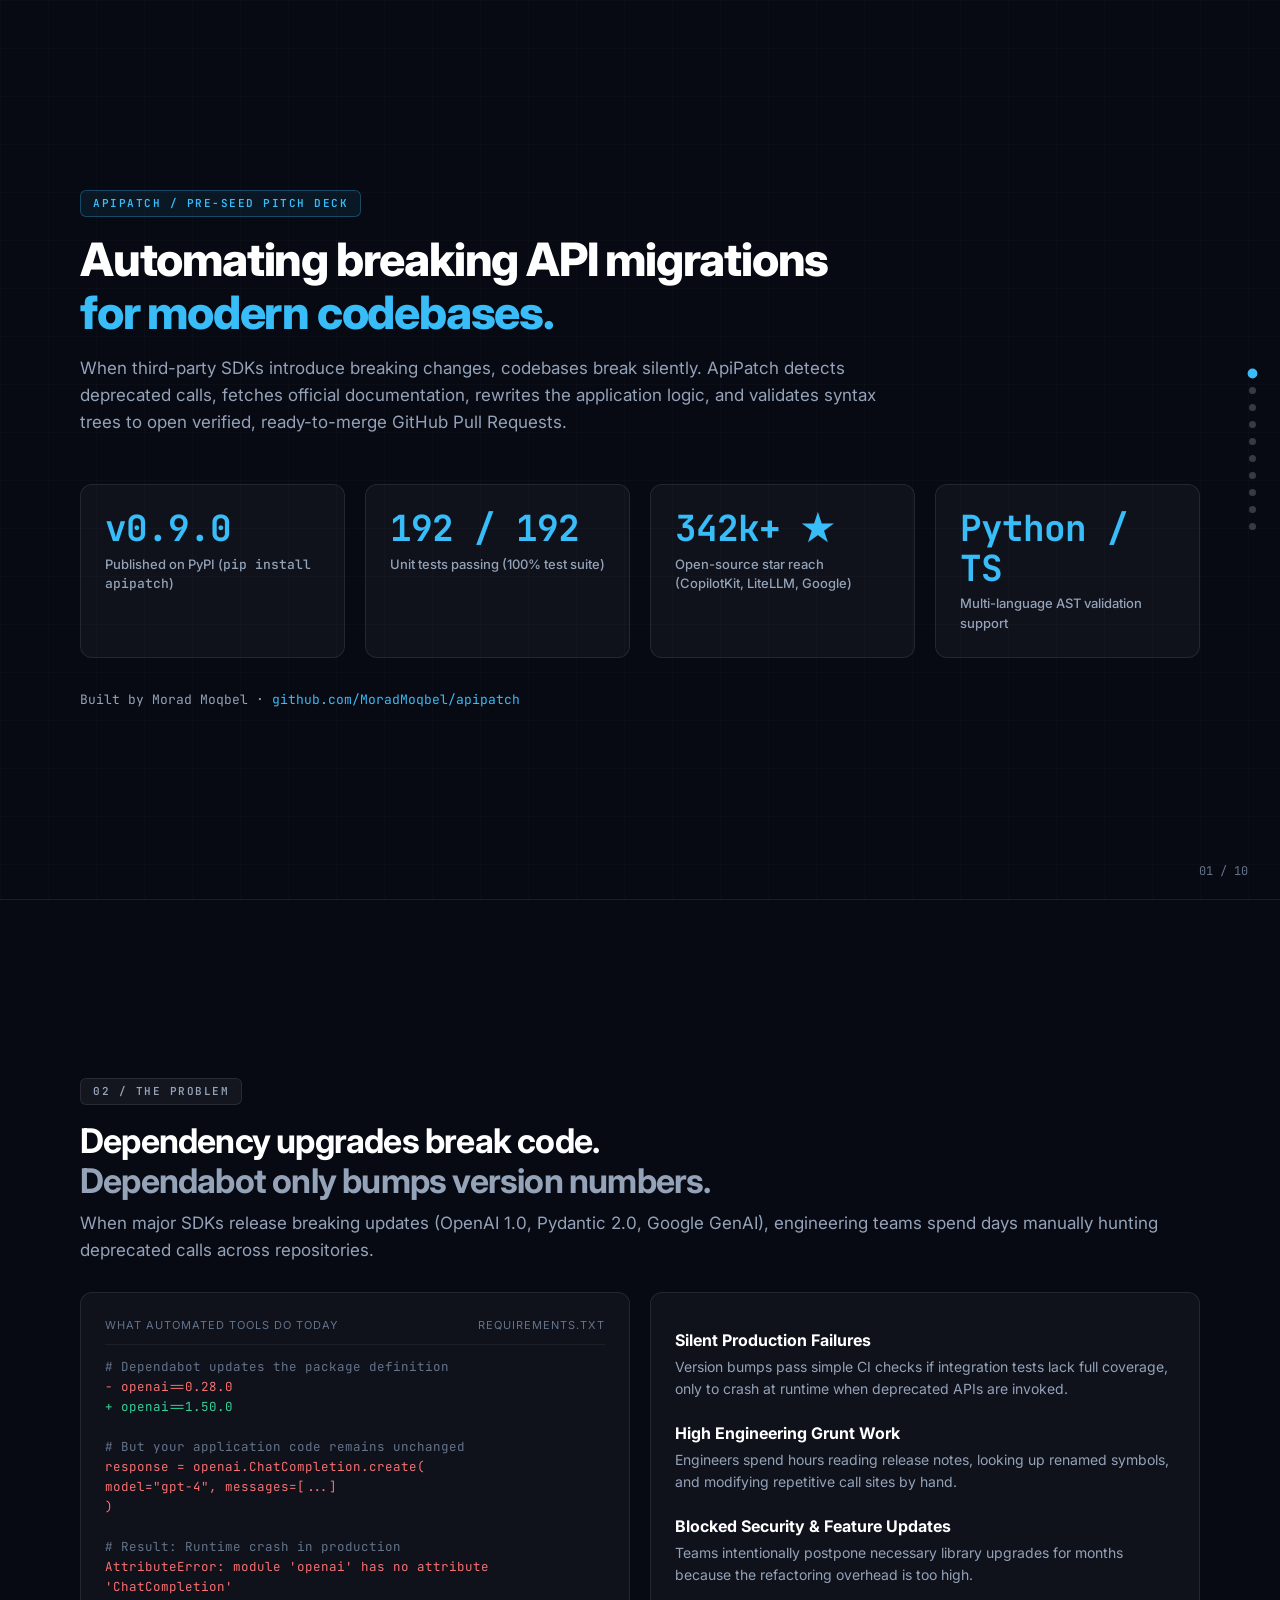
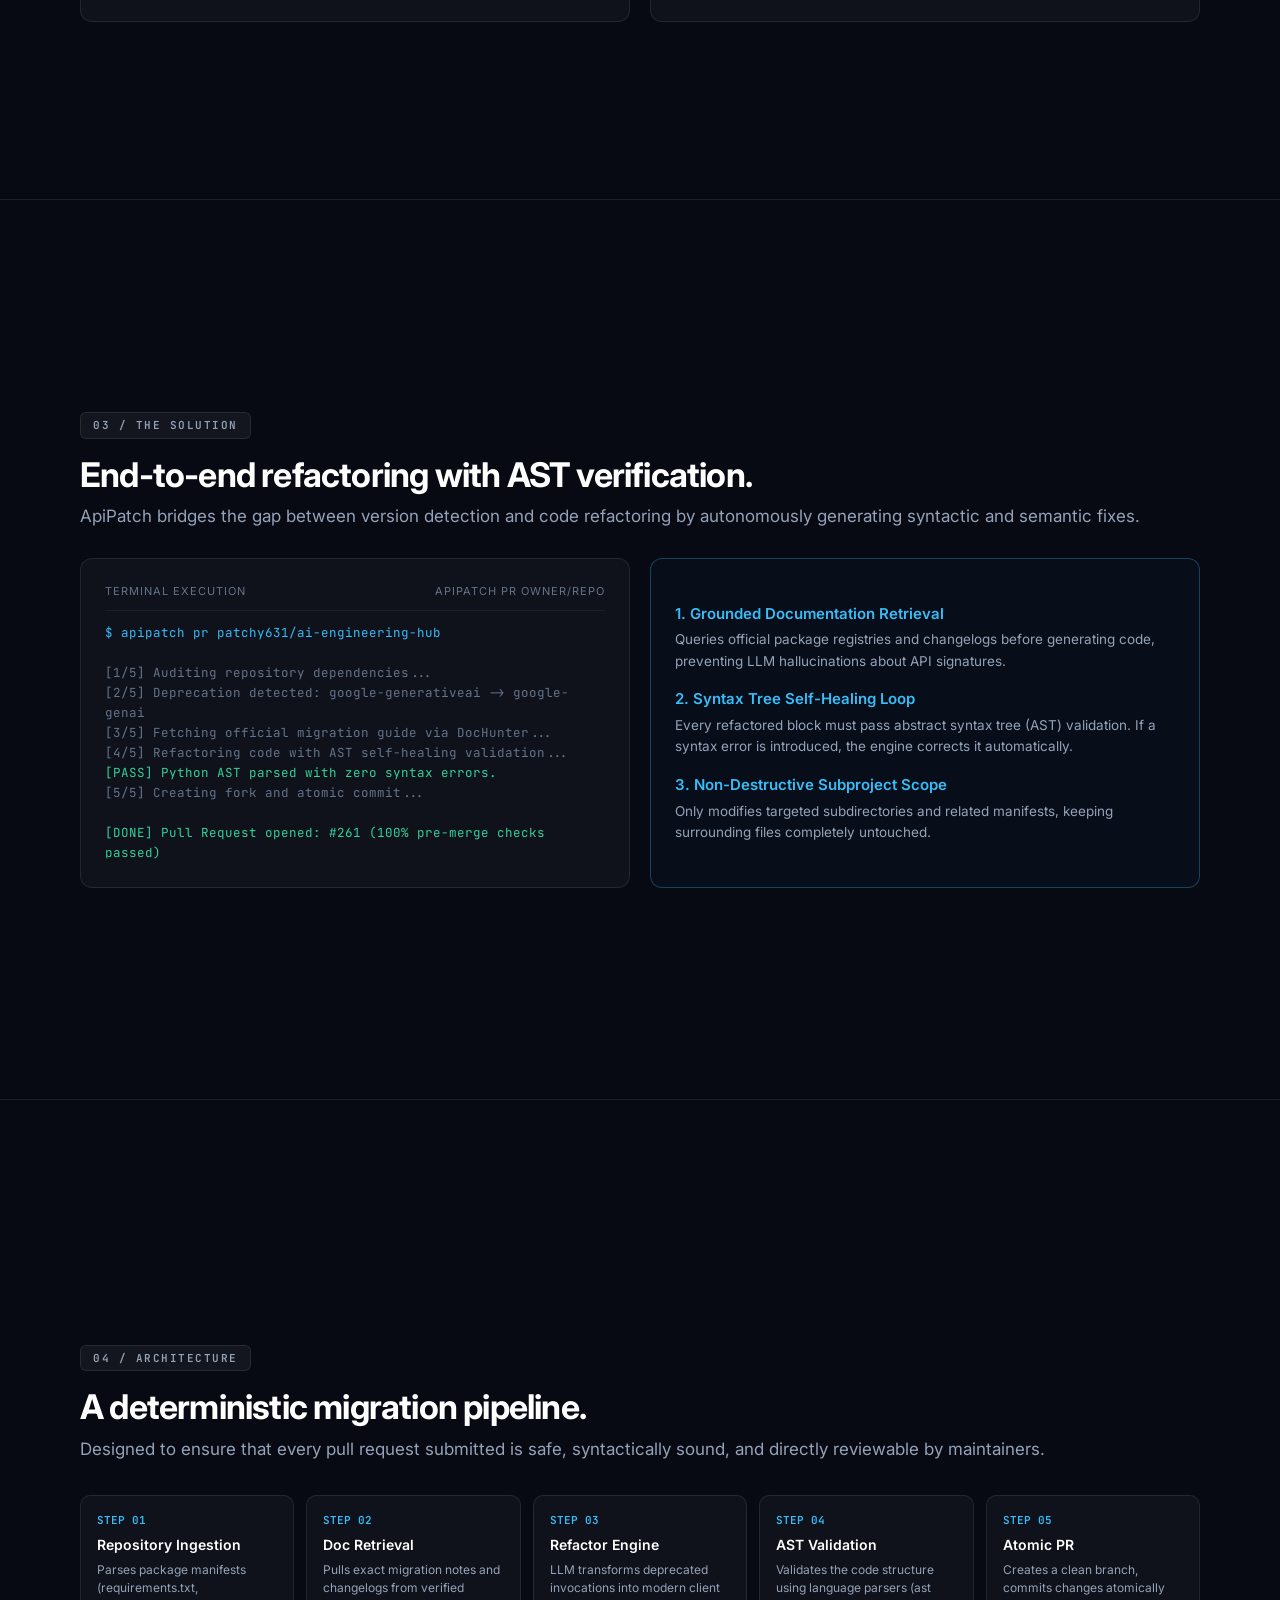
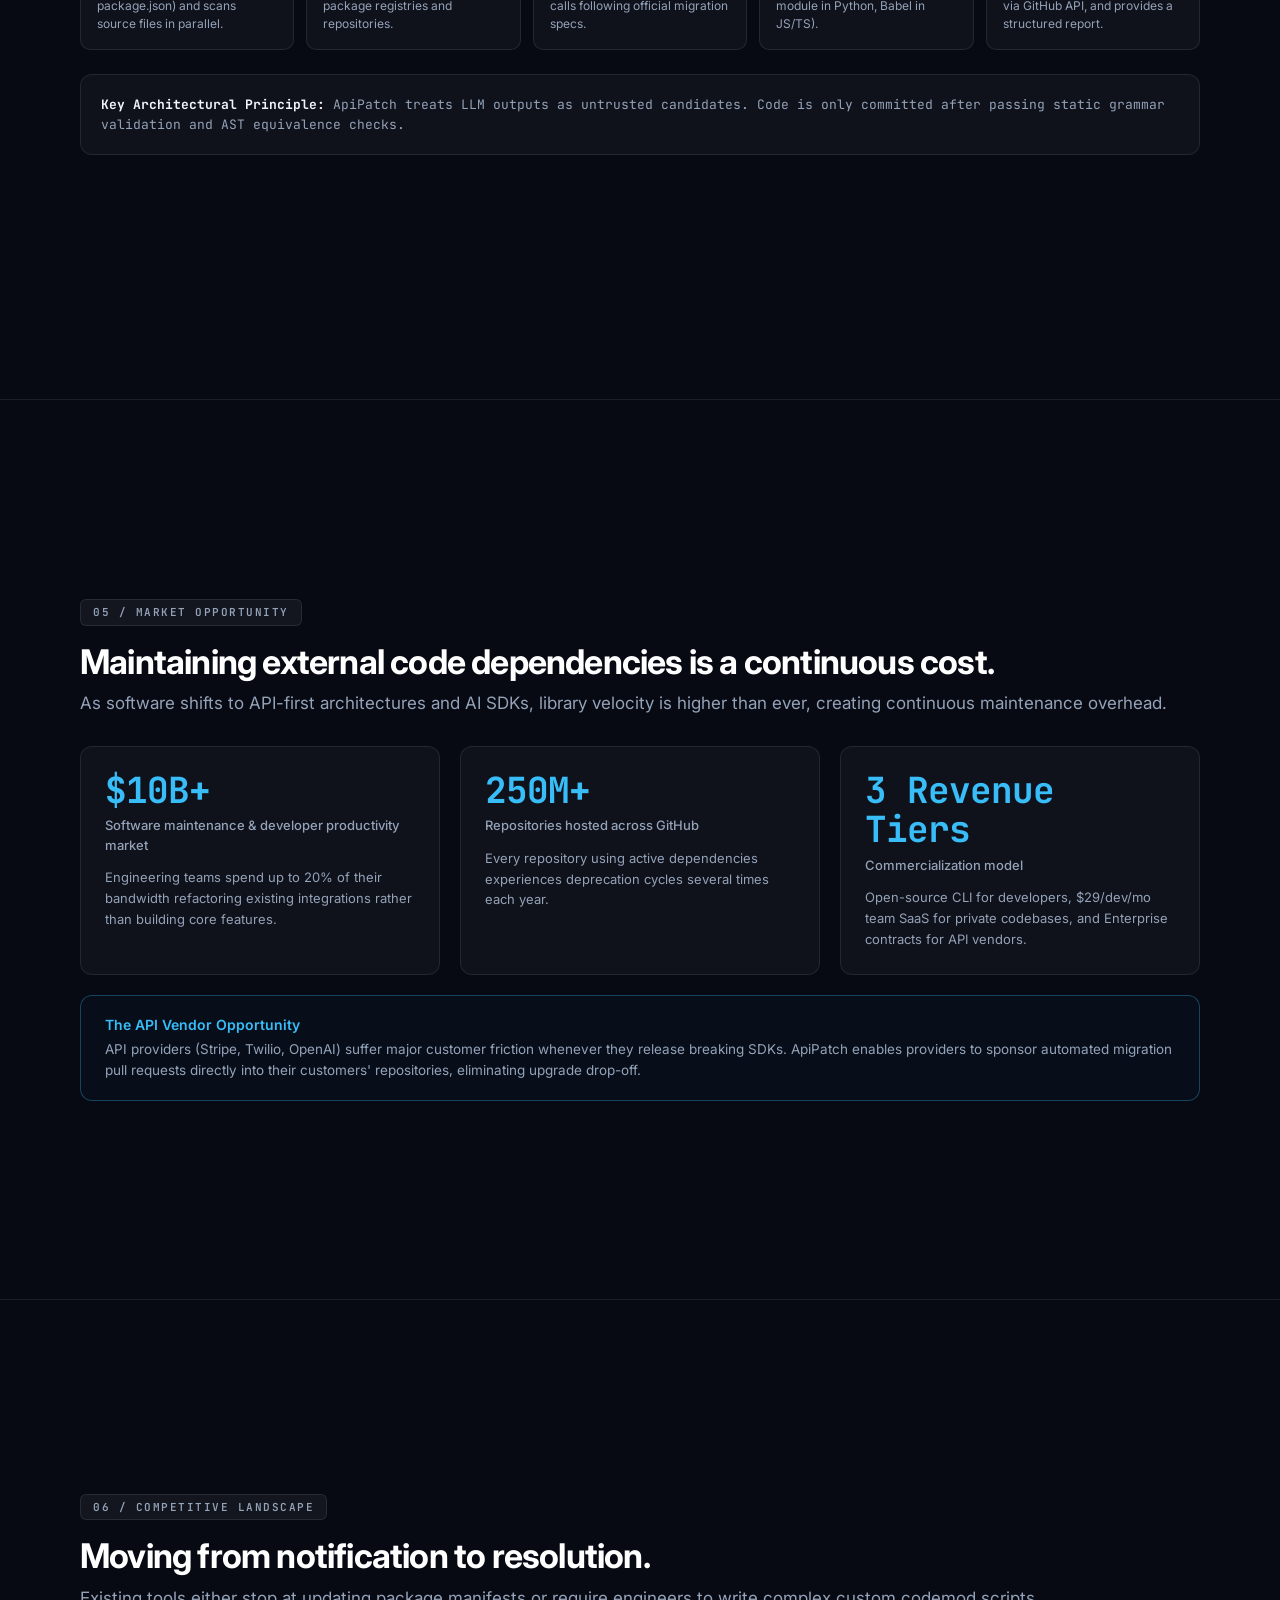
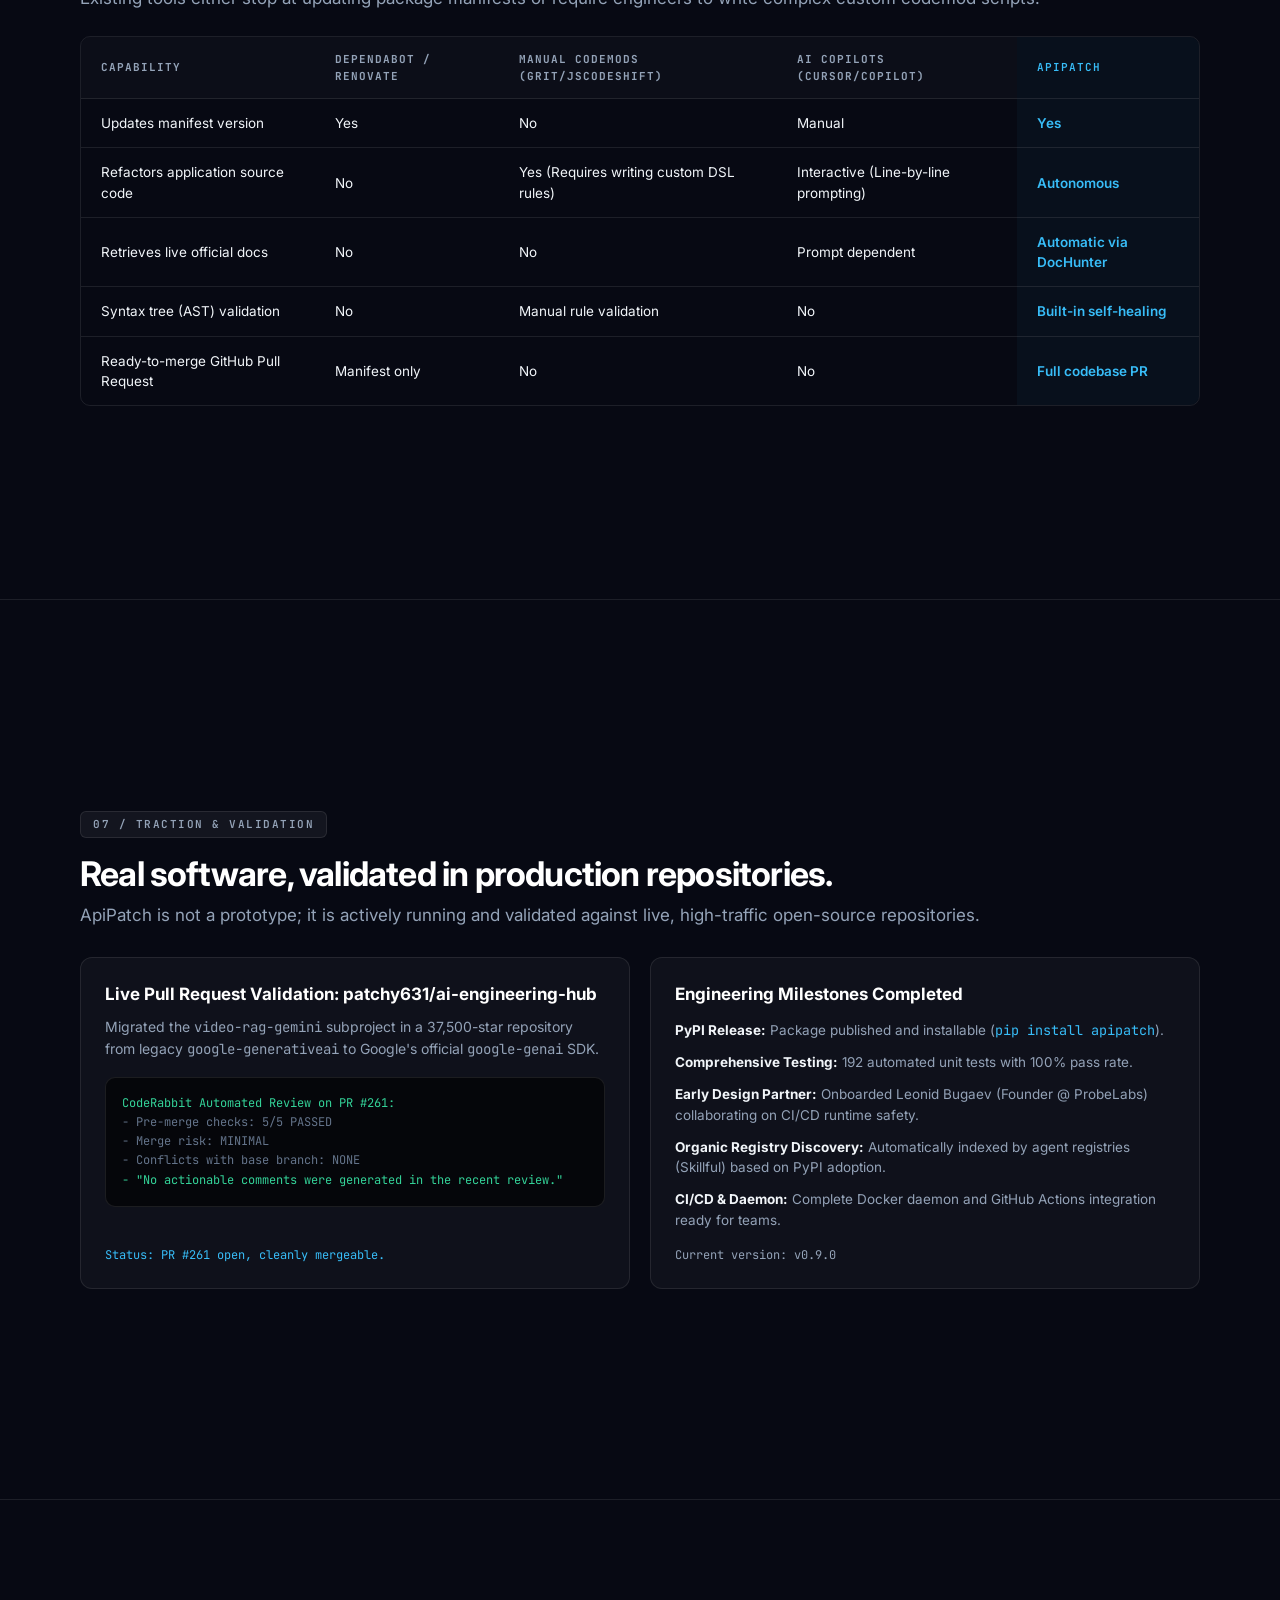
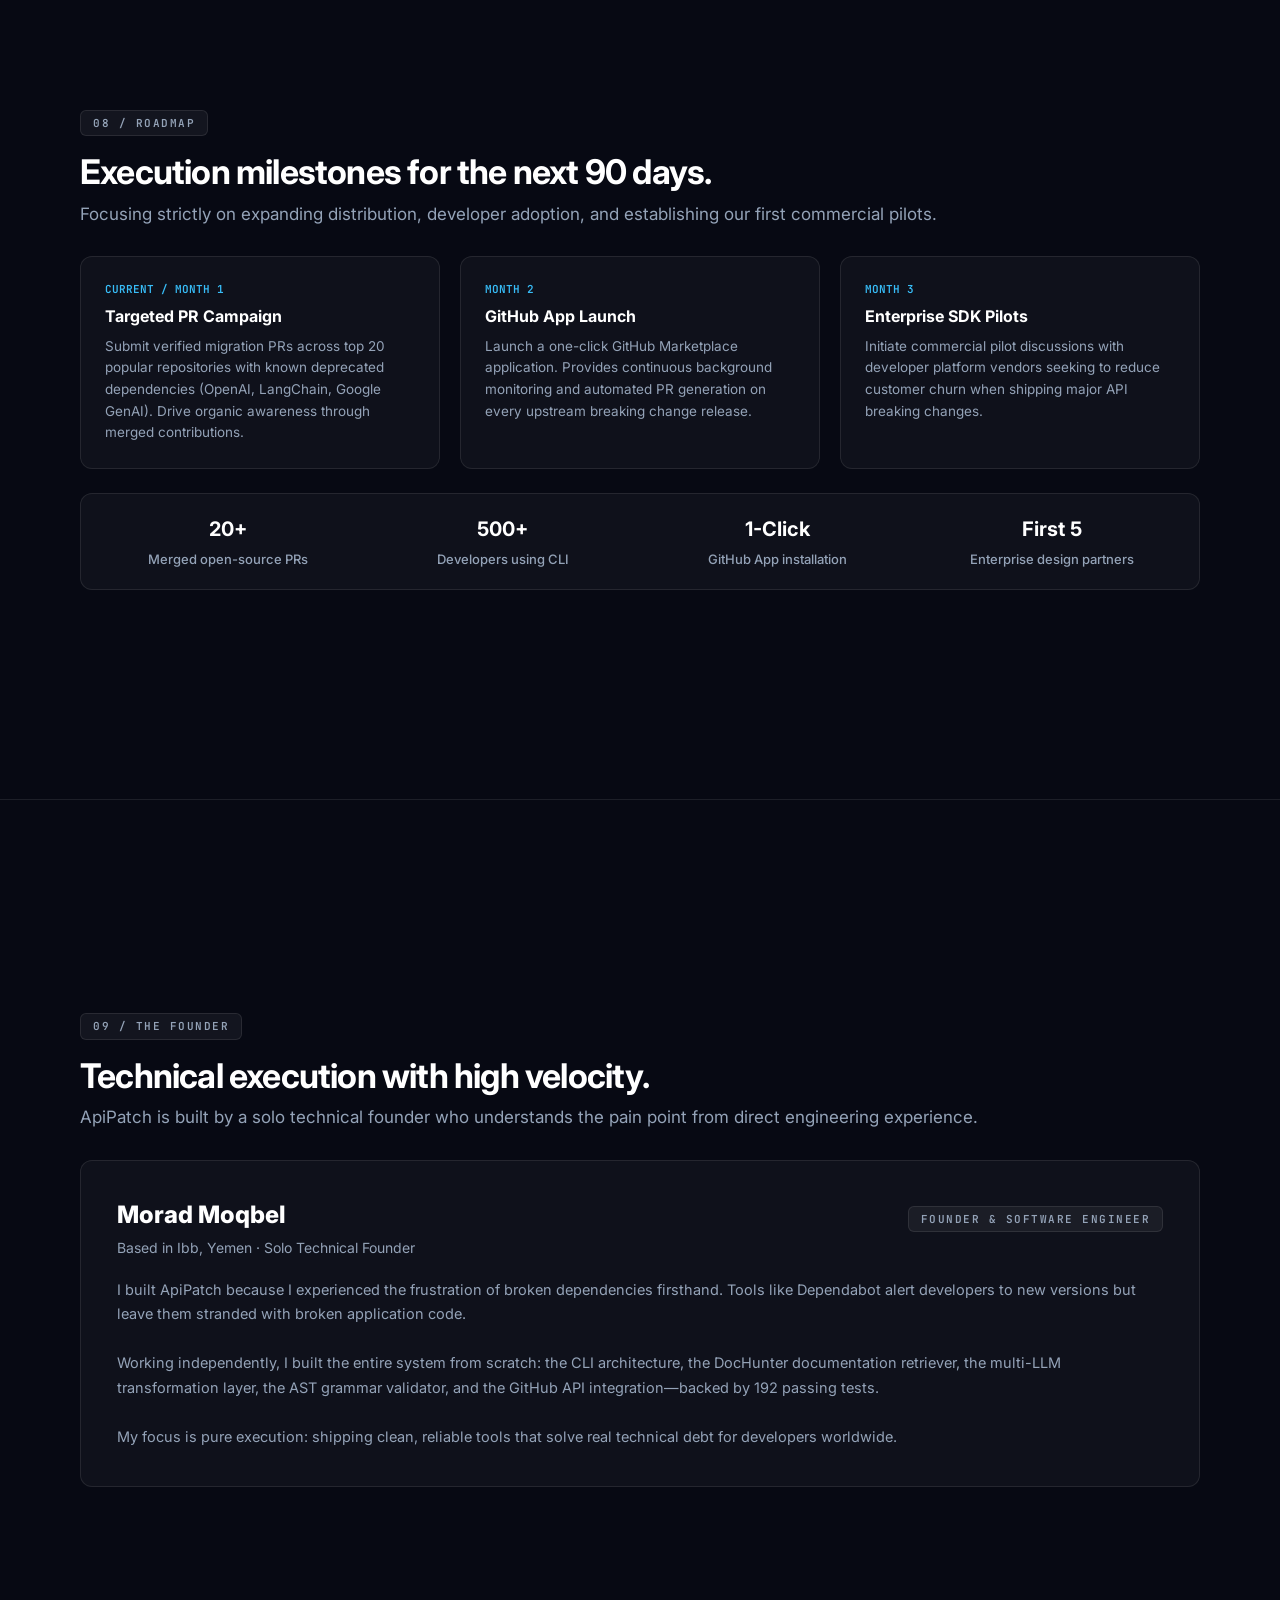
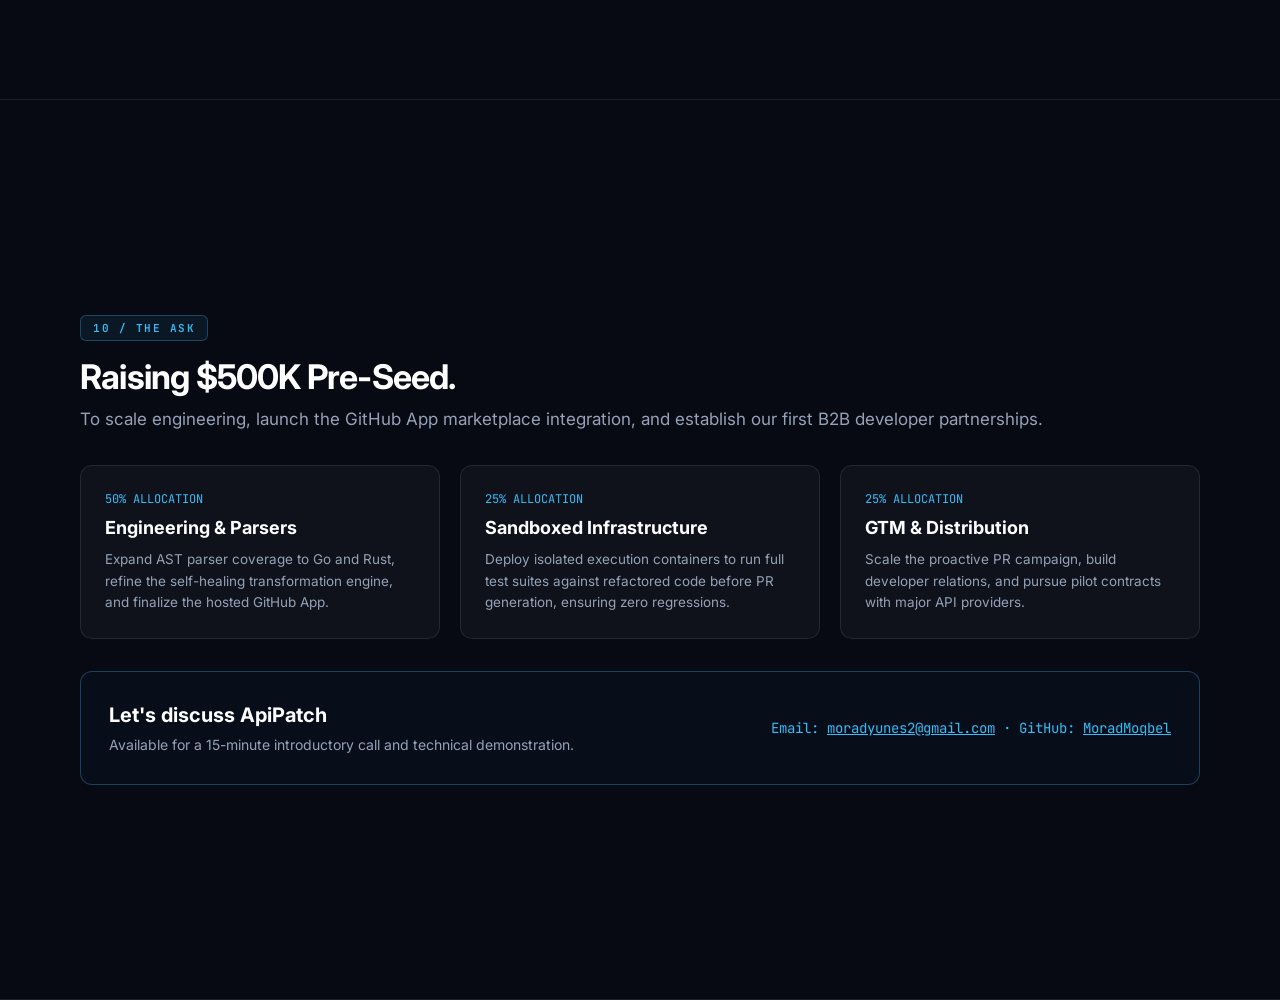
==== commit 8f50f9f3: "Merge remote-tracking branch 'refs/remotes/upstream/main'" ====
--- a/front/pitch-deck/index.html
+++ b/front/pitch-deck/index.html
@@ -316,7 +316,7 @@
             <div class="stat-label">Published on PyPI (<span class="mono">pip install apipatch</span>)</div>
           </div>
           <div class="card">
-            <div class="stat-num">186 / 186</div>
+            <div class="stat-num">192 / 192</div>
             <div class="stat-label">Unit tests passing (100% test suite)</div>
           </div>
           <div class="card">
@@ -607,7 +607,8 @@
               <div style="font-weight: 700; font-size: 17px; margin-bottom: 8px; color: #FFFFFF;">Engineering Milestones Completed</div>
               <ul style="list-style: none; display: flex; flex-direction: column; gap: 12px; margin-top: 12px;">
                 <li style="font-size: 13.5px; color: var(--muted);"><strong style="color: var(--text);">PyPI Release:</strong> Package published and installable (<span class="mono" style="color: var(--accent);">pip install apipatch</span>).</li>
-                <li style="font-size: 13.5px; color: var(--muted);"><strong style="color: var(--text);">Comprehensive Testing:</strong> 186 automated unit tests with 100% pass rate.</li>
+                <li style="font-size: 13.5px; color: var(--muted);"><strong style="color: var(--text);">Comprehensive Testing:</strong> 192 automated unit tests with 100% pass rate.</li>
+                <li style="font-size: 13.5px; color: var(--muted);"><strong style="color: var(--text);">Early Design Partner:</strong> Onboarded Leonid Bugaev (Founder @ ProbeLabs) collaborating on CI/CD runtime safety.</li>
                 <li style="font-size: 13.5px; color: var(--muted);"><strong style="color: var(--text);">Organic Registry Discovery:</strong> Automatically indexed by agent registries (Skillful) based on PyPI adoption.</li>
                 <li style="font-size: 13.5px; color: var(--muted);"><strong style="color: var(--text);">CI/CD & Daemon:</strong> Complete Docker daemon and GitHub Actions integration ready for teams.</li>
               </ul>
@@ -685,7 +686,7 @@
               <div class="lead" style="font-size: 14.5px; margin-top: 20px; line-height: 1.7;">
                 I built ApiPatch because I experienced the frustration of broken dependencies firsthand. Tools like Dependabot alert developers to new versions but leave them stranded with broken application code.
                 <br><br>
-                Working independently, I built the entire system from scratch: the CLI architecture, the DocHunter documentation retriever, the multi-LLM transformation layer, the AST grammar validator, and the GitHub API integration—backed by 186 passing tests.
+                Working independently, I built the entire system from scratch: the CLI architecture, the DocHunter documentation retriever, the multi-LLM transformation layer, the AST grammar validator, and the GitHub API integration—backed by 192 passing tests.
                 <br><br>
                 My focus is pure execution: shipping clean, reliable tools that solve real technical debt for developers worldwide.
               </div>
